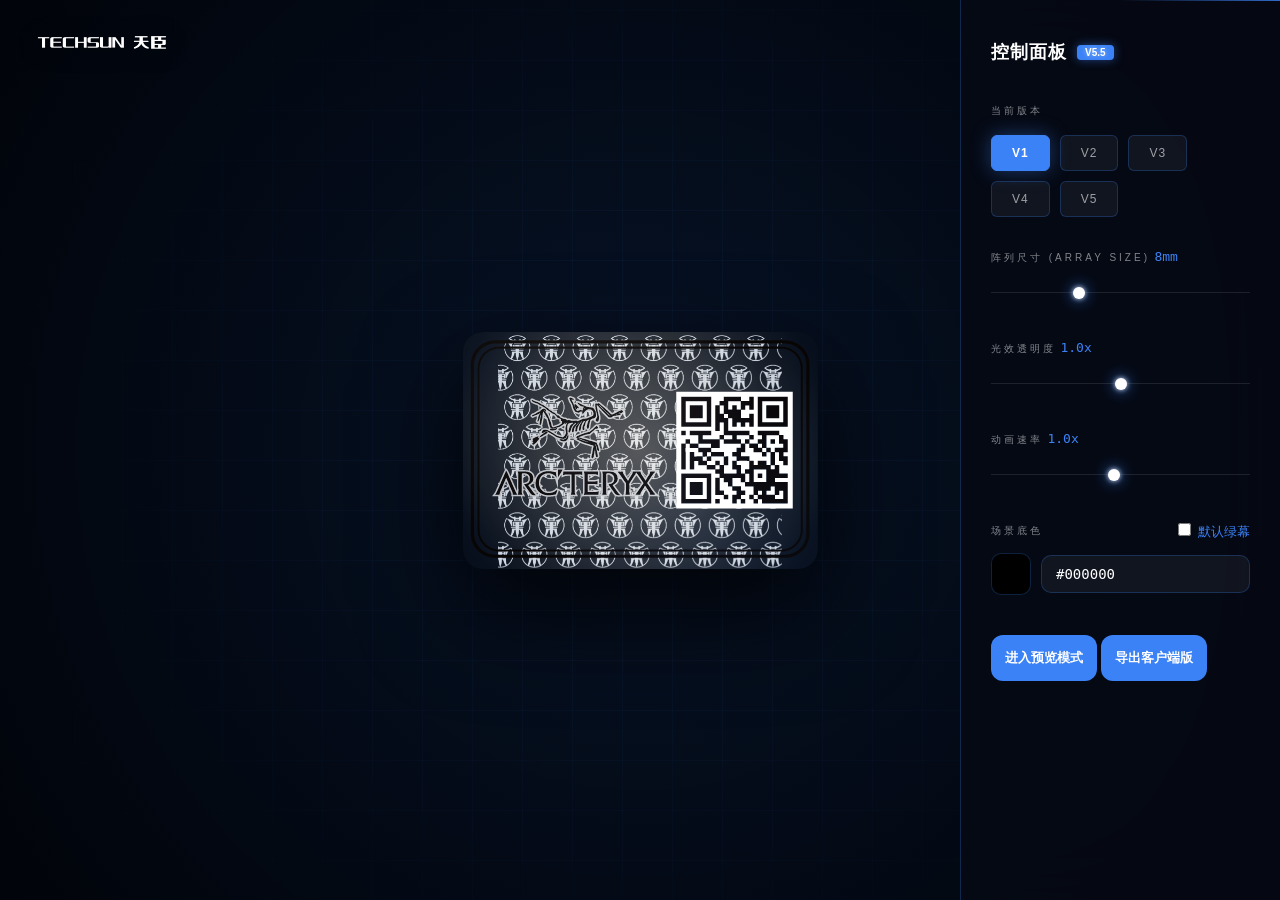
==== index.html @ 33211ebe "feat: finalize TechSun base engine v5.7.1 (stable HUD & anti-flash)" ====
<!DOCTYPE html>
<html lang="zh-CN">
<head>
    <!-- V5.5.4 - FLAT HUD EDITION -->
    <meta charset="UTF-8">
    <meta name="viewport" content="width=device-width, initial-scale=1.0, maximum-scale=1.0, user-scalable=no">
    <title>TechSun Visual - Standalone Pro</title>
    <link rel="stylesheet" href="style.css">
</head>
<body class="dark">
    <!-- 固定 Logo -->
    <div class="logo-container">
        <img src="logo.png" class="brand-logo" alt="LOGO">
    </div>

    <!-- 视察舞台区 -->
    <main class="viewport">
        <div id="stage" class="stage">
            <div id="layer-clouds" class="layer layer-clouds">
                <img id="cloudImg" class="cloud-item" src="./cloud-12.png" alt="">
            </div>
            <div id="layer-under" class="layer layer-under"></div>
            <canvas id="glCanvas" class="layer layer-gl"></canvas>
            <div id="layer-top" class="layer layer-top">
                <img id="topImg" src="" alt="" draggable="false">
                <div class="lighting-overlay"></div>
            </div>
        </div>
    </main>

    <!-- 侧边控制面板 (调试模式) -->
    <aside id="main-sidebar" class="control-panel">
        <div class="panel-header">
            <div class="header-main">
                <h3>控制面板</h3>
                <span class="v-tag">V5.5</span>
            </div>
        </div>

        <div class="panel-section">
            <label>当前版本</label>
            <div id="version-list" class="version-list"></div>
        </div>

        <div class="panel-section">
            <div class="slider-row">
                <label>阵列尺寸 (ARRAY SIZE)</label>
                <span id="depth-val">8mm</span>
            </div>
            <input type="range" id="depth-slider" min="6" max="12" step="1" value="8">
        </div>

        <div class="panel-section">
            <div class="slider-row">
                <label>光效透明度</label>
                <span id="bright-val">1.0x</span>
            </div>
            <input type="range" id="bright-slider" min="0" max="2" step="0.1" value="1.0">
        </div>

        <div class="panel-section">
            <div class="slider-row">
                <label>动画速率</label>
                <span id="speed-val">1.0x</span>
            </div>
            <input type="range" id="speed-slider" min="0.1" max="2.0" step="0.1" value="1.0">
        </div>

        <div class="panel-section">
            <div class="label-row">
                <label>场景底色</label>
                <div class="lock-wrapper">
                    <input type="checkbox" id="bg-default-green"> 
                    <span>默认绿幕</span>
                </div>
            </div>
            <div class="color-picker-row">
                <div class="color-preview-wrapper">
                    <input type="color" id="bg-color-picker" value="#000000">
                    <div id="bg-color-indicator"></div>
                </div>
                <input type="text" id="bg-color-hex" class="hex-input-box" value="#000000" spellcheck="false">
            </div>
        </div>

        <div class="panel-footer">
            <button id="btn-preview" class="primary-btn">进入预览模式</button>
            <button id="btn-export" class="primary-btn">导出客户端版</button>
        </div>
    </aside>

    <!-- 预览模式专用 HUD (中下居中) -->
    <div id="preview-hud" class="demo-hud" style="display: none;">
        <div class="hud-kernel-tag">TECHSUN VISUAL ENGINE V5.5</div>
        
        <!-- 第一层：功能调节 -->
        <div class="hud-container">
            <div class="hud-card mini">
                <div class="hud-group">
                    <div class="hud-label-row">
                        <label>阵列尺寸</label>
                        <span class="hud-val" id="hud-depth-val">8mm</span>
                    </div>
                    <input type="range" id="hud-depth-slider" min="6" max="12" step="1" value="8">
                </div>
            </div>
            <div class="hud-card mini">
                <div class="hud-group">
                    <div class="hud-label-row">
                        <label>光效透明</label>
                        <span class="hud-val" id="hud-bright-val">1.0x</span>
                    </div>
                    <input type="range" id="hud-bright-slider" min="0" max="2" step="0.1" value="1.0">
                </div>
            </div>
            <div class="hud-card mini">
                <div class="hud-group">
                    <div class="hud-label-row">
                        <label>动画速率</label>
                        <span class="hud-val" id="hud-speed-val">1.0x</span>
                    </div>
                    <input type="range" id="hud-speed-slider" min="0.1" max="2.0" step="0.1" value="1.0">
                </div>
            </div>
        </div>

        <!-- 第二层：版本切换 (解开套娃，直接悬浮) -->
        <div id="hud-version-list" class="hud-segmented capsule-list"></div>
    </div>

    <!-- 右上角悬浮退出 -->
    <div id="emergency-exit" class="emergency-btn" title="返回调试模式" style="display: none;">
        <span>返回调试</span>
    </div>

    <script src="main.js"></script>
</body>
</html>
---- style.css ----
:root {
    --page-bg: #01040a; 
    --stage-bg: #000000;
    --panel-bg: rgba(7, 10, 20, 0.85);
    --accent-color: #3b82f6;
    --text-primary: #ffffff;
    --text-dim: rgba(255, 255, 255, 0.5);
    --glass-border: rgba(59, 130, 246, 0.25);
    /* 核心透光材质色 */
    --ambient-glow: radial-gradient(circle at 50% 50%, rgba(59, 130, 246, 0.12) 0%, rgba(1, 4, 10, 1) 100%);
    --grid-line: rgba(59, 130, 246, 0.05);
}

        @keyframes aurora-sweep {
            0% { background-position: -200% 0%; }
            100% { background-position: 200% 0%; }
        }

        * {
    box-sizing: border-box;
    -webkit-tap-highlight-color: transparent;
}

body {
    margin: 0;
    padding: 0;
    background-color: var(--page-bg);
    color: var(--text-primary);
    font-family: -apple-system, BlinkMacSystemFont, "Segoe UI", Roboto, "Helvetica Neue", sans-serif;
    overflow: hidden;
    height: 100vh;
    display: flex;
    user-select: none;
}

/* 视觉层级 1：深蓝色背景环境光 */
body::before {
    content: "";
    position: fixed;
    inset: 0;
    background: var(--ambient-glow);
    z-index: -2;
}

/* 视觉层级 2：科技感精密网格 */
body::after {
    content: "";
    position: fixed;
    inset: -10%;
    width: 120%;
    height: 120%;
    background-image: 
        linear-gradient(var(--grid-line) 1px, transparent 1px),
        linear-gradient(90deg, var(--grid-line) 1px, transparent 1px);
    background-size: 50px 50px;
    z-index: -1;
    pointer-events: none;
    mask-image: radial-gradient(circle at 50% 50%, black 20%, transparent 70%);
}

/* Logo */
.logo-container {
    position: fixed;
    top: 30px;
    left: 30px;
    z-index: 1000;
    pointer-events: none;
}

.brand-logo {
    height: 24px;
    filter: drop-shadow(0 2px 10px rgba(0, 0, 0, 0.5));
}

/* 视差舞台 */
.viewport {
    flex: 1;
    position: relative;
    overflow: hidden;
    display: flex;
    align-items: center;
    justify-content: center;
    background-color: transparent;
    perspective: 1200px; /* 开启 3D 透视 */
    padding: 40px;
}

.stage {
    position: relative;
    background: #000;
    box-shadow: 0 40px 100px rgba(0, 0, 0, 0.8);
    border-radius: 20px;
    overflow: hidden;
    width: 600px; /* 维持一个基础占位，防止 JS 计算失败 */
    height: 800px;
    -webkit-user-drag: none;
    user-select: none;
    transform-style: preserve-3d;
    transition: transform 0.1s ease-out, opacity 0.6s ease-out;
    opacity: 0; /* 仅保持透明，不设 0 宽高 */
}

body.is-ready .stage {
    opacity: 1;
}

/* 舞台顶层的漫反射光影（拟真透光材质） */
.stage::after {
    content: "";
    position: absolute;
    inset: 0;
    z-index: 20;
    pointer-events: none;
    background: radial-gradient(circle at 35% 25%, rgba(255, 255, 255, 0.08) 0%, transparent 60%),
                radial-gradient(circle at 65% 75%, rgba(59, 130, 246, 0.08) 0%, transparent 60%);
    mix-blend-mode: screen;
}

.layer {
    position: absolute;
    inset: 0;
    width: 100%;
    height: 100%;
    pointer-events: none;
    -webkit-user-drag: none;
    opacity: 0; /* 默认隐身，防止开屏闪现大图 */
    transition: opacity 0.8s cubic-bezier(0.23, 1, 0.32, 1);
}

/* 当引擎准备就绪后，优雅淡入 */
body.is-ready .layer {
    opacity: 1;
}

.layer-under, .layer-gl, .layer-top {
    position: absolute;
    inset: 0;
    display: flex;
    align-items: center;
    justify-content: center;
}

.layer-under img, .layer-gl canvas, .layer-top img {
    max-width: 100%;
    max-height: 100%;
    object-fit: contain;
}

.layer-clouds {
    z-index: 1;
    pointer-events: none;
}

.cloud-item {
    position: absolute;
    top: 50%;
    left: 50%;
    width: auto;
    height: 120%; /* 物理高度基准 */
    max-width: none;
    will-change: transform;
    transform: translate(-50%, -50%);
}

.layer-top {
    position: relative;
    z-index: 10;
}

.layer-top img {
    display: block;
    max-height: 80vh;
    max-width: 100%;
}

/* 动态打光层 - 恢复蓝调核心 */
.lighting-overlay {
    position: absolute;
    inset: -100%; /* 扩大范围以支持更广的扫光 */
    width: 300%;
    height: 300%;
    z-index: 25;
    pointer-events: none;
    mix-blend-mode: overlay;
    background: radial-gradient(circle at 50% 50%, rgba(255, 255, 255, 0.5) 0%, rgba(59, 130, 246, 0.2) 30%, transparent 60%);
    will-change: transform;
    opacity: 0.6;
}

/* 控制面板 */
.control-panel {
    width: 320px;
    height: 100vh;
    background: var(--panel-bg);
    backdrop-filter: blur(40px);
    -webkit-backdrop-filter: blur(40px);
    border-left: 1px solid var(--glass-border);
    padding: 40px 30px;
    display: flex;
    flex-direction: column;
    gap: 30px;
    z-index: 1001;
    overflow-y: auto;
    position: fixed;
    top: 0;
    right: 0;
    transition: transform 0.5s cubic-bezier(0.19, 1, 0.22, 1);
}

.control-panel::before {
    content: '';
    position: absolute;
    top: 0; left: 0; right: 0; height: 1px;
    background: linear-gradient(90deg, transparent, rgba(59, 130, 246, 0), rgba(59, 130, 246, 0.8), rgba(59, 130, 246, 0), transparent);
    background-size: 200% 100%;
    animation: aurora-sweep 3s cubic-bezier(0.4, 0, 0.2, 1) infinite;
    z-index: 10;
}

.is-folded .control-panel {
    transform: translateX(320px);
}

#panel-toggle {
    position: absolute;
    left: -20px;
    top: 50%;
    transform: translateY(-50%);
    width: 20px;
    height: 60px;
    background: var(--panel-bg);
    backdrop-filter: blur(30px);
    border: 1px solid var(--glass-border);
    border-right: none;
    border-radius: 8px 0 0 8px;
    cursor: pointer;
    display: flex;
    align-items: center;
    justify-content: center;
    transition: all 0.3s;
}

#panel-toggle::after {
    content: '›';
    color: white;
    font-size: 20px;
    transition: transform 0.5s;
}

.is-folded #panel-toggle::after {
    transform: rotate(180deg);
}

.panel-header {
    display: flex;
    justify-content: space-between;
    align-items: center;
    margin-bottom: 10px;
}

.header-main {
    display: flex;
    align-items: center;
}

.panel-header h3 {
    margin: 0;
    font-size: 18px;
    letter-spacing: 1px;
}

.v-tag {
    font-size: 10px;
    background: var(--accent-color);
    padding: 2px 8px;
    border-radius: 4px;
    vertical-align: middle;
    margin-left: 10px;
    box-shadow: 0 0 10px rgba(59, 130, 246, 0.5);
    text-shadow: 0 0 5px rgba(255, 255, 255, 0.5);
    font-weight: bold;
}

.panel-section {
    display: flex;
    flex-direction: column;
    gap: 12px;
}

.panel-section label {
    font-size: 10px;
    color: var(--text-dim);
    text-transform: uppercase;
    letter-spacing: 0.3em; /* 工业级大间距 */
    font-weight: 500;
}

.label-row {
    display: flex;
    justify-content: space-between;
    align-items: center;
}

.label-row span, .slider-row span {
    font-family: 'Roboto Mono', monospace;
    font-size: 13px;
    color: var(--accent-color);
    text-align: right;
    min-width: 50px;
}

.version-list {
    display: flex;
    flex-wrap: wrap;
    gap: 10px;
    margin-top: 5px;
}

.v-btn {
    appearance: none;
    background: rgba(255, 255, 255, 0.05);
    border: 1px solid var(--glass-border);
    color: rgba(255, 255, 255, 0.6);
    padding: 10px 20px;
    border-radius: 6px;
    cursor: pointer;
    font-size: 12px;
    transition: all 0.3s cubic-bezier(0.4, 0, 0.2, 1);
    letter-spacing: 1px;
    font-weight: 500;
}

.v-btn:hover {
    background: rgba(255, 255, 255, 0.12);
    border-color: rgba(59, 130, 246, 0.5);
    color: white;
}

.v-btn.active {
    background: var(--accent-color);
    border-color: var(--accent-color);
    color: white;
    box-shadow: 0 0 20px rgba(59, 130, 246, 0.4);
    font-weight: 700;
}

.color-picker-row {
    display: flex;
    gap: 10px;
    align-items: center;
}

.color-preview-wrapper {
    position: relative;
    width: 42px;
    height: 42px;
    border-radius: 10px;
    border: 1px solid var(--glass-border);
    overflow: hidden;
    background: #000;
}

#bg-color-picker {
    position: absolute;
    inset: -10px;
    width: calc(100% + 20px);
    height: calc(100% + 20px);
    cursor: pointer;
    border: none;
    opacity: 0;
    z-index: 2;
}

#bg-color-indicator {
    position: absolute;
    inset: 0;
    background: var(--bg-color);
    z-index: 1;
    pointer-events: none;
}

.hex-input-box {
    flex: 1;
    background: rgba(255, 255, 255, 0.05);
    border: 1px solid var(--glass-border);
    border-radius: 10px;
    padding: 10px 14px;
    color: white;
    font-family: monospace;
    font-size: 14px;
    outline: none;
    transition: border-color 0.2s;
}

.hex-input-box:focus {
    border-color: var(--accent-color);
}

input[type=range] {
    -webkit-appearance: none;
    width: 100%;
    height: 1px; /* 极致细线 */
    background: rgba(255, 255, 255, 0.1);
    outline: none;
    margin: 15px 0;
}

input[type=range]::-webkit-slider-thumb {
    -webkit-appearance: none;
    width: 12px;
    height: 12px;
    background: #fff;
    border-radius: 50%;
    cursor: pointer;
    box-shadow: 0 0 15px var(--accent-color), 0 0 5px #fff;
    transition: transform 0.2s cubic-bezier(0.175, 0.885, 0.32, 1.275);
}

input[type=range]::-webkit-slider-thumb:hover {
    transform: scale(1.25);
    box-shadow: 0 0 20px var(--accent-color), 0 0 10px #fff;
}

.primary-btn {
    background: var(--accent-color);
    color: white;
    border: none;
    padding: 14px;
    border-radius: 12px;
    font-weight: 600;
    cursor: pointer;
    transition: all 0.3s;
    margin-top: 10px;
}

.primary-btn.mini-btn {
    padding: 6px 12px;
    font-size: 12px;
    margin-top: 0;
}

.primary-btn:hover {
    filter: brightness(1.1);
    transform: translateY(-2px);
    box-shadow: 0 10px 30px rgba(0, 132, 255, 0.4);
}

body.is-client .control-panel {
    display: none;
}

body.is-client .viewport {
    padding: 0;
}

.smart-tip {
    background: rgba(255, 255, 255, 0.03);
    border-radius: 12px;
    padding: 15px;
    display: flex;
    gap: 12px;
    align-items: flex-start;
    border: 1px dashed var(--glass-border);
}

.tip-icon {
    font-size: 16px;
    color: var(--accent-color);
}

.smart-tip p {
    margin: 0;
    font-size: 12px;
    line-height: 1.6;
    color: var(--text-dim);
}

.smart-tip b {
    color: var(--text-primary);
}

/* --- 终极稳定版 HUD 基座 --- */
.demo-hud {
    position: fixed;
    bottom: 30px; /* 极致提拉 */
    left: 50%;
    transform: translateX(-50%);
    z-index: 1000000;
    font-family: 'Inter', 'PingFang SC', sans-serif;
    display: none;
    flex-direction: column;
    align-items: center;
    gap: 8px; /* 极致贴合 */
    pointer-events: none;
    width: auto;
}

.hud-container {
    display: flex;
    flex-direction: row;
    gap: 12px;
    pointer-events: auto;
    justify-content: center;
    align-items: flex-end;
}

.hud-card.mini {
    background: rgba(7, 10, 20, 0.85);
    backdrop-filter: blur(25px);
    -webkit-backdrop-filter: blur(25px);
    border: 1px solid rgba(59, 130, 246, 0.2);
    border-radius: 6px;
    padding: 8px 15px;
    width: 160px; /* 宽度加固 */
    box-shadow: 0 10px 30px rgba(0, 0, 0, 0.5);
    position: relative;
    flex-shrink: 0;
}

.hud-card.mini::before {
    content: '';
    position: absolute;
    top: 0; left: 0; right: 0; height: 1px;
    background: linear-gradient(90deg, transparent, #3b82f6, transparent);
}

.hud-label-row {
    display: flex;
    justify-content: space-between;
    align-items: center;
    margin-bottom: 5px;
}

.hud-label-row label {
    font-size: 9px;
    color: rgba(255, 255, 255, 0.3);
    letter-spacing: 1px;
}

.hud-val {
    font-size: 11px;
    color: #3b82f6;
    font-family: 'Roboto Mono', monospace;
    font-weight: 800;
}

.hud-group input[type=range] {
    width: 100%;
    height: 1px;
    background: rgba(59, 130, 246, 0.1);
}

.hud-segmented.capsule-list {
    display: flex;
    background: rgba(7, 10, 20, 0.85);
    backdrop-filter: blur(20px);
    border-radius: 100px;
    padding: 2px;
    border: 1px solid rgba(59, 130, 246, 0.2);
    width: auto;
    min-width: 240px; /* 极致收紧 */
    height: 32px;
    box-shadow: 0 10px 30px rgba(0,0,0,0.5);
    pointer-events: auto;
    align-items: center;
    justify-content: center;
}

.hud-v-btn {
    height: 26px;
    display: flex;
    align-items: center;
    justify-content: center;
    background: transparent;
    border: none;
    color: rgba(255, 255, 255, 0.3);
    font-size: 9px;
    padding: 0 12px; /* 极致紧凑 */
    cursor: pointer;
    border-radius: 100px;
    transition: all 0.2s;
    letter-spacing: 1px;
    flex: none;
}

.hud-v-btn.active {
    background: #3b82f6;
    color: white;
    box-shadow: 0 0 15px rgba(59, 130, 246, 0.6);
    font-weight: 900;
}

.emergency-btn {
    position: fixed;
    top: 30px;
    right: 30px;
    background: rgba(7, 10, 20, 0.85);
    border: 1px solid rgba(59, 130, 246, 0.4);
    color: #3b82f6;
    padding: 10px 25px;
    border-radius: 100px;
    cursor: pointer;
    z-index: 2000000;
    font-size: 11px;
    font-weight: 900;
    letter-spacing: 2px;
    backdrop-filter: blur(15px);
    transition: all 0.3s;
}

.emergency-btn:hover {
    background: #3b82f6;
    color: white;
}

.hud-kernel-tag {
    font-size: 7px;
    color: rgba(59, 130, 246, 0.1);
    letter-spacing: 6px;
    margin-bottom: 5px;
    text-align: center;
}
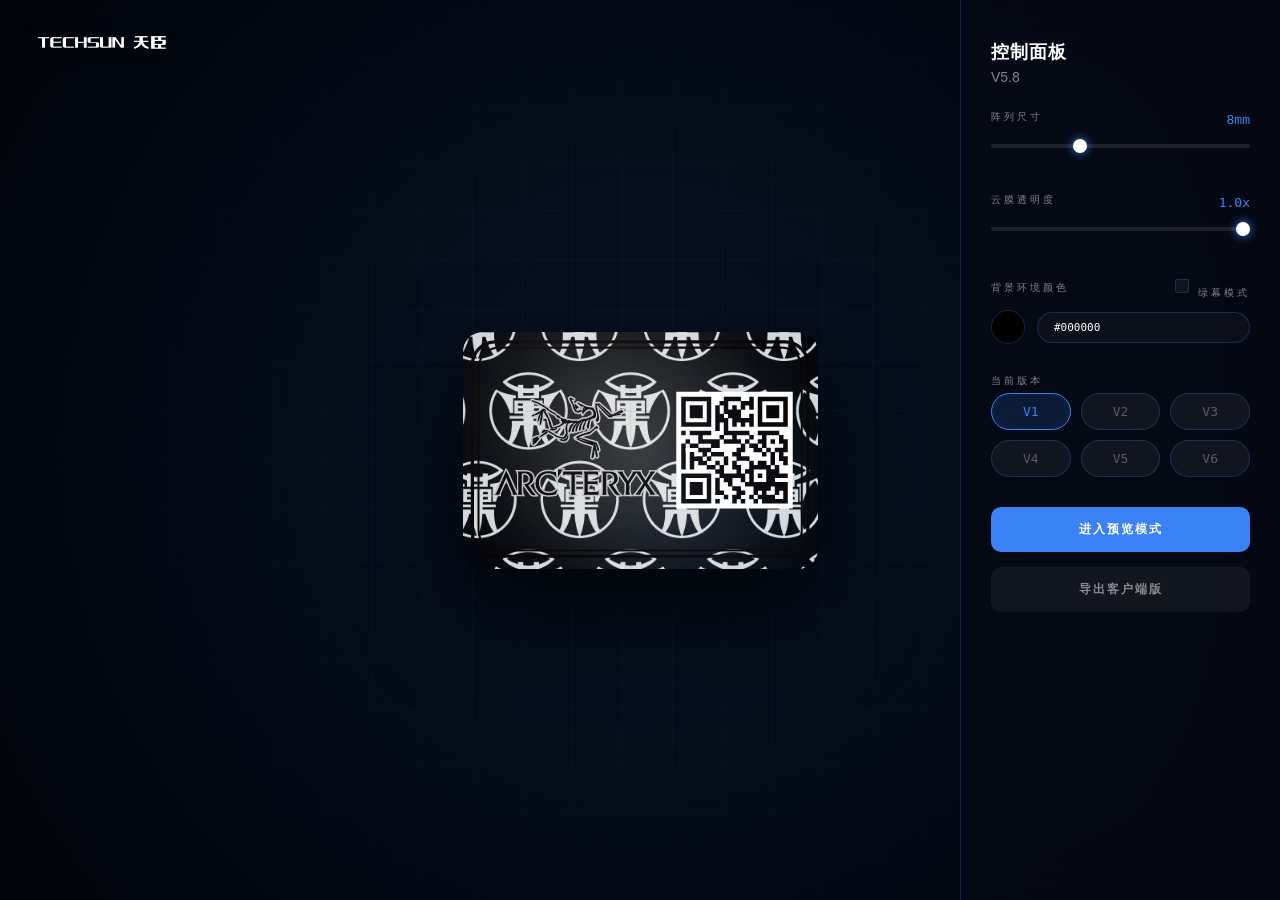
==== commit 90026632: "feat: finalize TechSun WebGL Parallax Engine V5.6 with Master Specification and Production Standards" ====
--- a/index.html
+++ b/index.html
@@ -1,50 +1,38 @@
 <!DOCTYPE html>
 <html lang="zh-CN">
 <head>
-    <!-- V5.5.4 - FLAT HUD EDITION -->
     <meta charset="UTF-8">
-    <meta name="viewport" content="width=device-width, initial-scale=1.0, maximum-scale=1.0, user-scalable=no">
-    <title>TechSun Visual - Standalone Pro</title>
+    <meta name="viewport" content="width=device-width, initial-scale=1.0">
+    <title>TechSun WebGL Parallax Engine</title>
     <link rel="stylesheet" href="style.css">
 </head>
-<body class="dark">
-    <!-- 固定 Logo -->
+<body>
     <div class="logo-container">
-        <img src="logo.png" class="brand-logo" alt="LOGO">
+        <img src="logo.png" alt="TechSun" class="brand-logo">
     </div>
 
-    <!-- 视察舞台区 -->
-    <main class="viewport">
+    <div class="viewport">
         <div id="stage" class="stage">
-            <div id="layer-clouds" class="layer layer-clouds">
-                <img id="cloudImg" class="cloud-item" src="./cloud-12.png" alt="">
-            </div>
+            <div id="layer-clouds" class="layer layer-clouds"></div>
             <div id="layer-under" class="layer layer-under"></div>
             <canvas id="glCanvas" class="layer layer-gl"></canvas>
-            <div id="layer-top" class="layer layer-top">
-                <img id="topImg" src="" alt="" draggable="false">
+            <div class="layer layer-top">
+                <img id="topImg" src="" alt="">
                 <div class="lighting-overlay"></div>
             </div>
         </div>
-    </main>
+    </div>
 
-    <!-- 侧边控制面板 (调试模式) -->
-    <aside id="main-sidebar" class="control-panel">
+    <!-- 侧边控制面板 -->
+    <div id="main-sidebar" class="control-panel">
         <div class="panel-header">
-            <div class="header-main">
-                <h3>控制面板</h3>
-                <span class="v-tag">V5.5</span>
-            </div>
-        </div>
-
-        <div class="panel-section">
-            <label>当前版本</label>
-            <div id="version-list" class="version-list"></div>
+            <h3>控制面板</h3>
+            <span class="v-tag">V5.8</span>
         </div>
 
         <div class="panel-section">
             <div class="slider-row">
-                <label>阵列尺寸 (ARRAY SIZE)</label>
+                <label>阵列尺寸</label>
                 <span id="depth-val">8mm</span>
             </div>
             <input type="range" id="depth-slider" min="6" max="12" step="1" value="8">
@@ -55,84 +43,86 @@
                 <label>光效透明度</label>
                 <span id="bright-val">1.0x</span>
             </div>
-            <input type="range" id="bright-slider" min="0" max="2" step="0.1" value="1.0">
+            <input type="range" id="bright-slider" min="0.1" max="2.0" step="0.1" value="1.0">
         </div>
 
         <div class="panel-section">
             <div class="slider-row">
-                <label>动画速率</label>
-                <span id="speed-val">1.0x</span>
+                <label>云膜透明度</label>
+                <span id="cloud-opacity-val">1.0x</span>
             </div>
-            <input type="range" id="speed-slider" min="0.1" max="2.0" step="0.1" value="1.0">
+            <input type="range" id="cloud-opacity-slider" min="0.0" max="1.0" step="0.1" value="1.0">
         </div>
+
+            <div class="panel-section">
+                <div class="slider-row">
+                    <label>动画速率</label>
+                    <span id="speed-val">0.8x</span>
+                </div>
+                <input type="range" id="speed-slider" min="0.1" max="2.0" step="0.1" value="0.8">
+            </div>
 
         <div class="panel-section">
             <div class="label-row">
-                <label>场景底色</label>
-                <div class="lock-wrapper">
-                    <input type="checkbox" id="bg-default-green"> 
-                    <span>默认绿幕</span>
-                </div>
+                <label>背景环境颜色</label>
+                <label class="lock-wrapper">
+                    <input type="checkbox" id="green-screen-toggle">
+                    <span>绿幕模式</span>
+                </label>
             </div>
             <div class="color-picker-row">
                 <div class="color-preview-wrapper">
+                    <div id="bg-color-indicator"></div>
                     <input type="color" id="bg-color-picker" value="#000000">
-                    <div id="bg-color-indicator"></div>
                 </div>
                 <input type="text" id="bg-color-hex" class="hex-input-box" value="#000000" spellcheck="false">
             </div>
         </div>
 
-        <div class="panel-footer">
-            <button id="btn-preview" class="primary-btn">进入预览模式</button>
-            <button id="btn-export" class="primary-btn">导出客户端版</button>
-        </div>
-    </aside>
-
-    <!-- 预览模式专用 HUD (中下居中) -->
-    <div id="preview-hud" class="demo-hud" style="display: none;">
-        <div class="hud-kernel-tag">TECHSUN VISUAL ENGINE V5.5</div>
-        
-        <!-- 第一层：功能调节 -->
-        <div class="hud-container">
-            <div class="hud-card mini">
-                <div class="hud-group">
-                    <div class="hud-label-row">
-                        <label>阵列尺寸</label>
-                        <span class="hud-val" id="hud-depth-val">8mm</span>
-                    </div>
-                    <input type="range" id="hud-depth-slider" min="6" max="12" step="1" value="8">
-                </div>
-            </div>
-            <div class="hud-card mini">
-                <div class="hud-group">
-                    <div class="hud-label-row">
-                        <label>光效透明</label>
-                        <span class="hud-val" id="hud-bright-val">1.0x</span>
-                    </div>
-                    <input type="range" id="hud-bright-slider" min="0" max="2" step="0.1" value="1.0">
-                </div>
-            </div>
-            <div class="hud-card mini">
-                <div class="hud-group">
-                    <div class="hud-label-row">
-                        <label>动画速率</label>
-                        <span class="hud-val" id="hud-speed-val">1.0x</span>
-                    </div>
-                    <input type="range" id="hud-speed-slider" min="0.1" max="2.0" step="0.1" value="1.0">
-                </div>
+        <div class="panel-section">
+            <label>当前版本</label>
+            <div class="version-list" id="version-list">
+                <div class="loading-status">SCANNING ASSETS...</div>
             </div>
         </div>
 
-        <!-- 第二层：版本切换 (解开套娃，直接悬浮) -->
-        <div id="hud-version-list" class="hud-segmented capsule-list"></div>
+        <button id="btn-preview" class="primary-btn">进入预览模式</button>
+        <button id="btn-export" class="primary-btn" style="background: rgba(255,255,255,0.05); border-color: rgba(255,255,255,0.1); color: rgba(255,255,255,0.5);">导出客户端版</button>
     </div>
 
-    <!-- 右上角悬浮退出 -->
-    <div id="emergency-exit" class="emergency-btn" title="返回调试模式" style="display: none;">
-        <span>返回调试</span>
+    <!-- 预览模式专用的精简 HUD -->
+    <div id="preview-hud" class="demo-hud">
+        <div class="hud-kernel-tag">TECHSUN VISUAL ENGINE V5.8</div>
+        <div class="hud-container">
+            <div class="hud-card mini">
+                <div class="hud-label-row">
+                    <label>阵列尺寸</label>
+                    <div class="hud-val" id="hud-depth-val">8mm</div>
+                </div>
+                <input type="range" id="hud-depth-slider" min="6" max="12" step="1" value="8">
+            </div>
+            <div class="hud-card mini">
+                <div class="hud-label-row">
+                    <label>光效透明度</label>
+                    <div class="hud-val" id="hud-bright-val">1.0x</div>
+                </div>
+                <input type="range" id="hud-bright-slider" min="0.1" max="2.0" step="0.1" value="1.0">
+            </div>
+            <div class="hud-card mini">
+                <div class="hud-label-row">
+                    <label>动画速率</label>
+                    <div class="hud-val" id="hud-speed-val">0.8x</div>
+                </div>
+                <input type="range" id="hud-speed-slider" min="0.1" max="2.0" step="0.1" value="0.8">
+            </div>
+        </div>
+        <div class="hud-segmented" id="hud-version-list">
+            <!-- 动态生成 -->
+        </div>
     </div>
 
-    <script src="main.js"></script>
+    <button id="emergency-exit" class="emergency-btn">返回调试</button>
+
+    <script src="main.js?v=5.6"></script>
 </body>
 </html>
--- a/style.css
+++ b/style.css
@@ -6,17 +6,20 @@
     --text-primary: #ffffff;
     --text-dim: rgba(255, 255, 255, 0.5);
     --glass-border: rgba(59, 130, 246, 0.25);
-    /* 核心透光材质色 */
     --ambient-glow: radial-gradient(circle at 50% 50%, rgba(59, 130, 246, 0.12) 0%, rgba(1, 4, 10, 1) 100%);
-    --grid-line: rgba(59, 130, 246, 0.05);
-}
-
-        @keyframes aurora-sweep {
-            0% { background-position: -200% 0%; }
-            100% { background-position: 200% 0%; }
-        }
-
-        * {
+}
+
+@keyframes aurora-sweep {
+    0% { background-position: -200% 0%; }
+    100% { background-position: 200% 0%; }
+}
+
+@keyframes reveal-up {
+    0% { opacity: 0; transform: translateY(15px); filter: blur(8px); }
+    100% { opacity: 1; transform: translateY(0); filter: blur(0); }
+}
+
+* {
     box-sizing: border-box;
     -webkit-tap-highlight-color: transparent;
 }
@@ -33,7 +36,6 @@
     user-select: none;
 }
 
-/* 视觉层级 1：深蓝色背景环境光 */
 body::before {
     content: "";
     position: fixed;
@@ -42,7 +44,6 @@
     z-index: -2;
 }
 
-/* 视觉层级 2：科技感精密网格 */
 body::after {
     content: "";
     position: fixed;
@@ -50,29 +51,23 @@
     width: 120%;
     height: 120%;
     background-image: 
-        linear-gradient(var(--grid-line) 1px, transparent 1px),
-        linear-gradient(90deg, var(--grid-line) 1px, transparent 1px);
+        linear-gradient(rgba(59, 130, 246, 0.05) 1px, transparent 1px),
+        linear-gradient(90deg, rgba(59, 130, 246, 0.05) 1px, transparent 1px);
     background-size: 50px 50px;
     z-index: -1;
     pointer-events: none;
     mask-image: radial-gradient(circle at 50% 50%, black 20%, transparent 70%);
 }
 
-/* Logo */
 .logo-container {
     position: fixed;
     top: 30px;
     left: 30px;
     z-index: 1000;
-    pointer-events: none;
-}
-
-.brand-logo {
-    height: 24px;
-    filter: drop-shadow(0 2px 10px rgba(0, 0, 0, 0.5));
-}
-
-/* 视差舞台 */
+    animation: reveal-up 1s cubic-bezier(0.23, 1, 0.32, 1) both;
+}
+.brand-logo { height: 24px; filter: drop-shadow(0 2px 10px rgba(0, 0, 0, 0.5)); }
+
 .viewport {
     flex: 1;
     position: relative;
@@ -80,9 +75,9 @@
     display: flex;
     align-items: center;
     justify-content: center;
-    background-color: transparent;
-    perspective: 1200px; /* 开启 3D 透视 */
+    perspective: 1200px;
     padding: 40px;
+    background: transparent;
 }
 
 .stage {
@@ -91,177 +86,127 @@
     box-shadow: 0 40px 100px rgba(0, 0, 0, 0.8);
     border-radius: 20px;
     overflow: hidden;
-    width: 600px; /* 维持一个基础占位，防止 JS 计算失败 */
-    height: 800px;
-    -webkit-user-drag: none;
-    user-select: none;
     transform-style: preserve-3d;
-    transition: transform 0.1s ease-out, opacity 0.6s ease-out;
-    opacity: 0; /* 仅保持透明，不设 0 宽高 */
-}
-
-body.is-ready .stage {
-    opacity: 1;
-}
-
-/* 舞台顶层的漫反射光影（拟真透光材质） */
+    transition: transform 0.1s ease-out;
+}
+
 .stage::after {
     content: "";
     position: absolute;
     inset: 0;
     z-index: 20;
     pointer-events: none;
-    background: radial-gradient(circle at 35% 25%, rgba(255, 255, 255, 0.08) 0%, transparent 60%),
-                radial-gradient(circle at 65% 75%, rgba(59, 130, 246, 0.08) 0%, transparent 60%);
+    background: radial-gradient(circle at calc(35% + var(--after-x, 0px)) calc(25% + var(--after-y, 0px)), rgba(255, 255, 255, 0.08) 0%, transparent 60%),
+                radial-gradient(circle at calc(65% - var(--after-x, 0px)) calc(75% - var(--after-y, 0px)), rgba(59, 130, 246, 0.08) 0%, transparent 60%);
     mix-blend-mode: screen;
 }
 
-.layer {
-    position: absolute;
-    inset: 0;
-    width: 100%;
-    height: 100%;
+.layer { position: absolute; inset: 0; width: 100%; height: 100%; pointer-events: none; }
+.layer-clouds {
+    z-index: 1; /* 倒数第二层（Stage背景之上，Under之下） */
+    opacity: 1.0;
     pointer-events: none;
-    -webkit-user-drag: none;
-    opacity: 0; /* 默认隐身，防止开屏闪现大图 */
-    transition: opacity 0.8s cubic-bezier(0.23, 1, 0.32, 1);
-}
-
-/* 当引擎准备就绪后，优雅淡入 */
-body.is-ready .layer {
-    opacity: 1;
-}
-
-.layer-under, .layer-gl, .layer-top {
-    position: absolute;
-    inset: 0;
+    will-change: transform, filter;
+    transform: translate3d(0,0,1px); 
+    contain: paint;
+}
+.hud-mode-tag {
+    font-family: 'Roboto Mono', monospace;
+    font-size: 10px;
+    padding: 2px 6px;
+    background: rgba(255, 255, 255, 0.1);
+    color: rgba(255, 255, 255, 0.5);
+    border: 1px solid rgba(255, 255, 255, 0.15);
+    border-radius: 3px;
+    margin-left: 10px;
+    letter-spacing: 1px;
+    text-transform: uppercase;
+    pointer-events: none;
+}
+.is-preview .hud-mode-tag {
+    opacity: 0.8;
+}
+.layer-under {
+    z-index: 2;
     display: flex;
     align-items: center;
     justify-content: center;
-}
-
-.layer-under img, .layer-gl canvas, .layer-top img {
-    max-width: 100%;
-    max-height: 100%;
-    object-fit: contain;
-}
-
-.layer-clouds {
-    z-index: 1;
-    pointer-events: none;
-}
-
-.cloud-item {
-    position: absolute;
-    top: 50%;
-    left: 50%;
-    width: auto;
-    height: 120%; /* 物理高度基准 */
-    max-width: none;
-    will-change: transform;
-    transform: translate(-50%, -50%);
-}
+    background-size: contain;
+    background-repeat: no-repeat;
+    background-position: center;
+    transform: translateZ(var(--depth-z, -30px));
+}
+.layer-gl     { z-index: 3; mix-blend-mode: overlay; pointer-events: none; display: flex; align-items: center; justify-content: center; }
 
 .layer-top {
     position: relative;
     z-index: 10;
-}
-
-.layer-top img {
-    display: block;
-    max-height: 80vh;
-    max-width: 100%;
-}
-
-/* 动态打光层 - 恢复蓝调核心 */
+    display: flex;
+    align-items: center;
+    justify-content: center;
+    background: radial-gradient(circle, rgba(255,255,255,0.05) 0%, transparent 70%);
+}
+
+/* 扫描中状态样式 */
+.loading-status {
+    font-family: 'Roboto Mono', monospace;
+    font-size: 10px;
+    color: rgba(255,255,255,0.3);
+    padding: 10px;
+    letter-spacing: 2px;
+    animation: pulse 1.5s infinite;
+}
+
+@keyframes pulse {
+    0% { opacity: 0.3; }
+    50% { opacity: 0.6; }
+    100% { opacity: 0.3; }
+}
+
+.layer-under img, .layer-gl canvas, .layer-top img { max-width: 100%; max-height: 100%; object-fit: contain; }
+
 .lighting-overlay {
     position: absolute;
-    inset: -100%; /* 扩大范围以支持更广的扫光 */
+    inset: -100%;
     width: 300%;
     height: 300%;
     z-index: 25;
     pointer-events: none;
     mix-blend-mode: overlay;
-    background: radial-gradient(circle at 50% 50%, rgba(255, 255, 255, 0.5) 0%, rgba(59, 130, 246, 0.2) 30%, transparent 60%);
+    background: radial-gradient(circle at 50% 50%, rgba(255, 255, 255, 0.4) 0%, rgba(59, 130, 246, 0.15) 30%, transparent 60%);
     will-change: transform;
-    opacity: 0.6;
-}
-
-/* 控制面板 */
+    opacity: 0.35;
+}
+
+.cloud-item {
+    position: absolute;
+    top: 50%;
+    left: 50%;
+    height: 120%;
+    max-width: none;
+    transform: translate(-50%, -50%);
+    will-change: transform;
+}
+
+/* --- 侧边控制面板 (回归 17:00 简洁风) --- */
 .control-panel {
     width: 320px;
     height: 100vh;
     background: var(--panel-bg);
     backdrop-filter: blur(40px);
-    -webkit-backdrop-filter: blur(40px);
     border-left: 1px solid var(--glass-border);
     padding: 40px 30px;
     display: flex;
     flex-direction: column;
-    gap: 30px;
+    gap: 15px;
     z-index: 1001;
-    overflow-y: auto;
     position: fixed;
-    top: 0;
-    right: 0;
+    top: 0; right: 0;
     transition: transform 0.5s cubic-bezier(0.19, 1, 0.22, 1);
 }
 
-.control-panel::before {
-    content: '';
-    position: absolute;
-    top: 0; left: 0; right: 0; height: 1px;
-    background: linear-gradient(90deg, transparent, rgba(59, 130, 246, 0), rgba(59, 130, 246, 0.8), rgba(59, 130, 246, 0), transparent);
-    background-size: 200% 100%;
-    animation: aurora-sweep 3s cubic-bezier(0.4, 0, 0.2, 1) infinite;
-    z-index: 10;
-}
-
-.is-folded .control-panel {
-    transform: translateX(320px);
-}
-
-#panel-toggle {
-    position: absolute;
-    left: -20px;
-    top: 50%;
-    transform: translateY(-50%);
-    width: 20px;
-    height: 60px;
-    background: var(--panel-bg);
-    backdrop-filter: blur(30px);
-    border: 1px solid var(--glass-border);
-    border-right: none;
-    border-radius: 8px 0 0 8px;
-    cursor: pointer;
-    display: flex;
-    align-items: center;
-    justify-content: center;
-    transition: all 0.3s;
-}
-
-#panel-toggle::after {
-    content: '›';
-    color: white;
-    font-size: 20px;
-    transition: transform 0.5s;
-}
-
-.is-folded #panel-toggle::after {
-    transform: rotate(180deg);
-}
-
-.panel-header {
-    display: flex;
-    justify-content: space-between;
-    align-items: center;
-    margin-bottom: 10px;
-}
-
-.header-main {
-    display: flex;
-    align-items: center;
-}
+.panel-header { margin-bottom: 10px; }
+.panel-section { margin-bottom: 15px; }
 
 .panel-header h3 {
     margin: 0;
@@ -270,54 +215,19 @@
 }
 
 .v-tag {
-    font-size: 10px;
-    background: var(--accent-color);
-    padding: 2px 8px;
-    border-radius: 4px;
-    vertical-align: middle;
-    margin-left: 10px;
-    box-shadow: 0 0 10px rgba(59, 130, 246, 0.5);
-    text-shadow: 0 0 5px rgba(255, 255, 255, 0.5);
-    font-weight: bold;
-}
-
-.panel-section {
-    display: flex;
-    flex-direction: column;
-    gap: 12px;
-}
-
-.panel-section label {
-    font-size: 10px;
+    font-size: 14px;
     color: var(--text-dim);
-    text-transform: uppercase;
-    letter-spacing: 0.3em; /* 工业级大间距 */
-    font-weight: 500;
-}
-
-.label-row {
-    display: flex;
-    justify-content: space-between;
-    align-items: center;
-}
-
-.label-row span, .slider-row span {
-    font-family: 'Roboto Mono', monospace;
-    font-size: 13px;
-    color: var(--accent-color);
-    text-align: right;
-    min-width: 50px;
-}
-
-.version-list {
-    display: flex;
-    flex-wrap: wrap;
-    gap: 10px;
+    display: block;
     margin-top: 5px;
 }
 
+.panel-section label { font-size: 10px; color: var(--text-dim); text-transform: uppercase; letter-spacing: 0.3em; font-weight: 500; display: block; margin-bottom: 5px; }
+
+.slider-row { display: flex; justify-content: space-between; align-items: center; }
+.slider-row span { font-family: 'Roboto Mono', monospace; font-size: 13px; color: var(--accent-color); }
+
+.version-list { display: flex; flex-wrap: wrap; gap: 10px; }
 .v-btn {
-    appearance: none;
     background: rgba(255, 255, 255, 0.05);
     border: 1px solid var(--glass-border);
     color: rgba(255, 255, 255, 0.6);
@@ -325,298 +235,284 @@
     border-radius: 6px;
     cursor: pointer;
     font-size: 12px;
-    transition: all 0.3s cubic-bezier(0.4, 0, 0.2, 1);
-    letter-spacing: 1px;
-    font-weight: 500;
-}
-
+    transition: all 0.3s cubic-bezier(0.23, 1, 0.32, 1);
+}
 .v-btn:hover {
-    background: rgba(255, 255, 255, 0.12);
-    border-color: rgba(59, 130, 246, 0.5);
+    background: rgba(255, 255, 255, 0.1);
+    border-color: rgba(255, 255, 255, 0.4);
     color: white;
-}
-
-.v-btn.active {
-    background: var(--accent-color);
-    border-color: var(--accent-color);
-    color: white;
-    box-shadow: 0 0 20px rgba(59, 130, 246, 0.4);
-    font-weight: 700;
-}
-
-.color-picker-row {
-    display: flex;
-    gap: 10px;
-    align-items: center;
-}
-
-.color-preview-wrapper {
-    position: relative;
-    width: 42px;
-    height: 42px;
-    border-radius: 10px;
-    border: 1px solid var(--glass-border);
-    overflow: hidden;
-    background: #000;
-}
-
-#bg-color-picker {
-    position: absolute;
-    inset: -10px;
-    width: calc(100% + 20px);
-    height: calc(100% + 20px);
-    cursor: pointer;
-    border: none;
-    opacity: 0;
-    z-index: 2;
-}
-
-#bg-color-indicator {
-    position: absolute;
-    inset: 0;
-    background: var(--bg-color);
-    z-index: 1;
-    pointer-events: none;
-}
-
-.hex-input-box {
-    flex: 1;
-    background: rgba(255, 255, 255, 0.05);
-    border: 1px solid var(--glass-border);
-    border-radius: 10px;
-    padding: 10px 14px;
-    color: white;
-    font-family: monospace;
-    font-size: 14px;
-    outline: none;
-    transition: border-color 0.2s;
-}
-
-.hex-input-box:focus {
-    border-color: var(--accent-color);
-}
-
+    transform: scale(1.05);
+}
+.v-btn.active { background: var(--accent-color); border-color: var(--accent-color); color: white; box-shadow: 0 0 20px rgba(59, 130, 246, 0.4); }
+
+/* 滑块回归工业厚度 */
 input[type=range] {
     -webkit-appearance: none;
     width: 100%;
-    height: 1px; /* 极致细线 */
+    height: 4px;
     background: rgba(255, 255, 255, 0.1);
+    border-radius: 2px;
+    margin: 15px 0;
     outline: none;
-    margin: 15px 0;
 }
 
 input[type=range]::-webkit-slider-thumb {
     -webkit-appearance: none;
-    width: 12px;
-    height: 12px;
+    width: 14px;
+    height: 14px;
     background: #fff;
     border-radius: 50%;
     cursor: pointer;
-    box-shadow: 0 0 15px var(--accent-color), 0 0 5px #fff;
-    transition: transform 0.2s cubic-bezier(0.175, 0.885, 0.32, 1.275);
-}
-
-input[type=range]::-webkit-slider-thumb:hover {
-    transform: scale(1.25);
-    box-shadow: 0 0 20px var(--accent-color), 0 0 10px #fff;
-}
-
-.primary-btn {
-    background: var(--accent-color);
-    color: white;
-    border: none;
-    padding: 14px;
-    border-radius: 12px;
-    font-weight: 600;
-    cursor: pointer;
-    transition: all 0.3s;
-    margin-top: 10px;
-}
-
-.primary-btn.mini-btn {
-    padding: 6px 12px;
-    font-size: 12px;
-    margin-top: 0;
-}
-
-.primary-btn:hover {
-    filter: brightness(1.1);
-    transform: translateY(-2px);
-    box-shadow: 0 10px 30px rgba(0, 132, 255, 0.4);
-}
-
-body.is-client .control-panel {
-    display: none;
-}
-
-body.is-client .viewport {
-    padding: 0;
-}
-
-.smart-tip {
-    background: rgba(255, 255, 255, 0.03);
-    border-radius: 12px;
-    padding: 15px;
-    display: flex;
-    gap: 12px;
-    align-items: flex-start;
-    border: 1px dashed var(--glass-border);
-}
-
-.tip-icon {
-    font-size: 16px;
-    color: var(--accent-color);
-}
-
-.smart-tip p {
-    margin: 0;
-    font-size: 12px;
-    line-height: 1.6;
-    color: var(--text-dim);
-}
-
-.smart-tip b {
-    color: var(--text-primary);
-}
-
-/* --- 终极稳定版 HUD 基座 --- */
+    box-shadow: 0 0 10px var(--accent-color);
+}
+
+/* --- HUD (保持高级感的预览组件) --- */
 .demo-hud {
     position: fixed;
-    bottom: 30px; /* 极致提拉 */
+    bottom: 30px;
     left: 50%;
     transform: translateX(-50%);
     z-index: 1000000;
-    font-family: 'Inter', 'PingFang SC', sans-serif;
     display: none;
     flex-direction: column;
-    align-items: center;
-    gap: 8px; /* 极致贴合 */
+    align-items: stretch;
+    gap: 12px;
     pointer-events: none;
-    width: auto;
-}
-
-.hud-container {
-    display: flex;
-    flex-direction: row;
-    gap: 12px;
+    width: 95vw;
+    max-width: 550px; 
+    box-sizing: border-box;
+}
+
+body.is-preview .demo-hud { display: flex; }
+
+.hud-kernel-tag {
+    font-size: 8px;
+    color: var(--text-dim);
+    opacity: 0.2;
+    letter-spacing: 5px;
+    margin-bottom: 5px;
+    font-family: 'Roboto Mono', monospace;
+    font-weight: 300;
+}
+
+.hud-container { 
+    display: flex; 
+    gap: 8px; /* 窄屏间距缩减 */
+    pointer-events: auto; 
+    width: 100%;
+    margin: 0;
+    padding: 0 4px; /* 关键：同步底座的 4px padding，实现边缘绝对重合 */
+    box-sizing: border-box;
+}
+
+.hud-card.mini {
+    background: rgba(7, 10, 20, 0.8);
+    backdrop-filter: blur(25px);
+    border: 1px solid rgba(255, 255, 255, 0.05);
+    border-radius: 12px;
+    padding: 12px 18px;
+    flex: 1; /* 强制平分空间 */
+    width: 100%; /* 确保在 1 个卡片时填满，多个卡片时平分 */
+    display: flex;
+    flex-direction: column;
+    justify-content: center;
+    box-sizing: border-box;
+    min-width: 120px; /* 保证最小可操作性 */
+}
+
+/* 防止三卡片模式下文字换行 */
+.hud-label-row { 
+    display: flex; 
+    align-items: center; 
+    justify-content: space-between; /* 左右对齐 */
+    gap: 4px; 
+    margin-bottom: 6px; 
+}
+.hud-label-row label { 
+    font-size: 9px; /* 稍微缩小文字 */
+    color: var(--text-dim); 
+    letter-spacing: 0px; 
+    white-space: nowrap; /* 强制不换行 */
+}
+.hud-val { 
+    font-size: 11px; 
+    color: var(--accent-color); 
+    font-family: 'Roboto Mono', monospace; 
+    font-weight: bold; 
+    white-space: nowrap;
+}
+
+.hud-segmented {
+    display: flex;
+    background: rgba(7, 10, 20, 0.8);
+    backdrop-filter: blur(20px);
+    border-radius: 100px;
+    padding: 4px;
+    border: 1px solid rgba(255, 255, 255, 0.08);
     pointer-events: auto;
-    justify-content: center;
-    align-items: flex-end;
-}
-
-.hud-card.mini {
-    background: rgba(7, 10, 20, 0.85);
-    backdrop-filter: blur(25px);
-    -webkit-backdrop-filter: blur(25px);
-    border: 1px solid rgba(59, 130, 246, 0.2);
-    border-radius: 6px;
-    padding: 8px 15px;
-    width: 160px; /* 宽度加固 */
-    box-shadow: 0 10px 30px rgba(0, 0, 0, 0.5);
+    width: 100%;
+    box-sizing: border-box;
+    justify-content: center;
+}
+
+.hud-v-btn {
+    flex: 1;
+    padding: 8px 14px;
+    border-radius: 100px;
+    border: none;
+    background: transparent;
+    color: rgba(255, 255, 255, 0.3);
+    font-size: 10px;
+    letter-spacing: 2px;
+    cursor: pointer;
+}
+
+.hud-v-btn.active {
+    background: rgba(59, 130, 246, 0.15);
+    color: white;
+    box-shadow: 0 0 15px rgba(59, 130, 246, 0.3);
     position: relative;
-    flex-shrink: 0;
-}
-
-.hud-card.mini::before {
+    overflow: hidden;
+}
+
+.hud-v-btn.active::after {
     content: '';
     position: absolute;
-    top: 0; left: 0; right: 0; height: 1px;
-    background: linear-gradient(90deg, transparent, #3b82f6, transparent);
-}
-
-.hud-label-row {
-    display: flex;
-    justify-content: space-between;
-    align-items: center;
-    margin-bottom: 5px;
-}
-
-.hud-label-row label {
-    font-size: 9px;
-    color: rgba(255, 255, 255, 0.3);
-    letter-spacing: 1px;
-}
-
-.hud-val {
-    font-size: 11px;
-    color: #3b82f6;
-    font-family: 'Roboto Mono', monospace;
-    font-weight: 800;
-}
-
-.hud-group input[type=range] {
-    width: 100%;
-    height: 1px;
-    background: rgba(59, 130, 246, 0.1);
-}
-
-.hud-segmented.capsule-list {
-    display: flex;
-    background: rgba(7, 10, 20, 0.85);
-    backdrop-filter: blur(20px);
+    inset: 0;
     border-radius: 100px;
-    padding: 2px;
-    border: 1px solid rgba(59, 130, 246, 0.2);
-    width: auto;
-    min-width: 240px; /* 极致收紧 */
-    height: 32px;
-    box-shadow: 0 10px 30px rgba(0,0,0,0.5);
-    pointer-events: auto;
-    align-items: center;
-    justify-content: center;
-}
-
-.hud-v-btn {
-    height: 26px;
-    display: flex;
-    align-items: center;
-    justify-content: center;
-    background: transparent;
-    border: none;
-    color: rgba(255, 255, 255, 0.3);
-    font-size: 9px;
-    padding: 0 12px; /* 极致紧凑 */
-    cursor: pointer;
-    border-radius: 100px;
-    transition: all 0.2s;
-    letter-spacing: 1px;
-    flex: none;
-}
-
-.hud-v-btn.active {
-    background: #3b82f6;
-    color: white;
-    box-shadow: 0 0 15px rgba(59, 130, 246, 0.6);
-    font-weight: 900;
+    border: 1px solid transparent;
+    background: linear-gradient(90deg, transparent, transparent, var(--accent-color), transparent, transparent) border-box;
+    -webkit-mask: linear-gradient(#fff 0 0) padding-box, linear-gradient(#fff 0 0);
+    -webkit-mask-composite: destination-out;
+    mask-composite: exclude;
+    background-size: 200% 100%;
+    animation: aurora-sweep 3s linear infinite;
+}
+
+.primary-btn {
+    width: 100%; padding: 14px; border-radius: 10px; background: var(--accent-color); color: white;
+    border: none; font-weight: 600; font-size: 12px; letter-spacing: 2px;
+    cursor: pointer; transition: all 0.3s;
+}
+.primary-btn:hover {
+    transform: translateY(-2px);
+    box-shadow: 0 4px 20px rgba(59, 130, 246, 0.4);
 }
 
 .emergency-btn {
-    position: fixed;
-    top: 30px;
-    right: 30px;
+    position: fixed; top: 30px; right: 30px;
     background: rgba(7, 10, 20, 0.85);
     border: 1px solid rgba(59, 130, 246, 0.4);
     color: #3b82f6;
-    padding: 10px 25px;
+    padding: 10px 25px; border-radius: 100px; cursor: pointer; z-index: 2000000;
+    font-size: 11px; font-weight: 900; backdrop-filter: blur(15px); display: none;
+}
+
+/* 颜色控制 */
+.label-row { display: flex; justify-content: space-between; align-items: center; margin-bottom: 5px; }
+.lock-wrapper { display: flex; align-items: center; gap: 8px; color: var(--text-dim); font-size: 10px; letter-spacing: 1px; cursor: pointer; }
+.lock-wrapper input[type="checkbox"] { appearance: none; width: 14px; height: 14px; border: 1px solid var(--glass-border); border-radius: 3px; background: rgba(255, 255, 255, 0.05); cursor: pointer; }
+.lock-wrapper input[type="checkbox"]:checked { background: var(--accent-color); border-color: var(--accent-color); }
+.color-picker-row { display: flex; gap: 12px; align-items: center; }
+.color-preview-wrapper { position: relative; width: 34px; height: 34px; border-radius: 50%; border: 1px solid var(--glass-border); overflow: hidden; }
+#bg-color-picker { position: absolute; inset: -10px; width: 150%; height: 150%; cursor: pointer; opacity: 0; z-index: 2; }
+#bg-color-indicator { position: absolute; inset: 0; background: var(--stage-bg); z-index: 1; }
+.hex-input-box { flex: 1; background: rgba(255, 255, 255, 0.03); border: 1px solid var(--glass-border); border-radius: 100px; padding: 8px 16px; color: var(--text-primary); font-family: 'Roboto Mono', monospace; font-size: 11px; outline: none; }
+
+body.is-preview #main-sidebar { display: none !important; }
+body.is-preview #preview-hud { display: flex !important; }
+body.is-preview #emergency-exit { display: flex !important; }
+
+/* ── 极致流体 HUD 架构 (大底座透明化) ── */
+.demo-hud {
+    position: fixed;
+    bottom: 25px;
+    left: 50%;
+    transform: translateX(-50%);
+    width: clamp(320px, 92%, 920px);
+    height: auto;
+    background: none !important; /* 彻底去除大底座背景 */
+    border: none !important; /* 彻底去除大底座边框 */
+    backdrop-filter: none !important; /* 去除大底座毛玻璃 */
+    display: none; 
+    flex-direction: column;
+    align-items: center;
+    gap: 12px;
+    z-index: 10000;
+}
+
+.hud-container {
+    display: flex;
+    flex-direction: row;
+    flex-wrap: nowrap;
+    justify-content: center;
+    gap: 12px;
+    width: 80%; /* 缩减至 80% */
+}
+
+.hud-card.mini {
+    flex: 1;
+    max-width: 300px;
+    padding: 10px 18px;
+    background: rgba(15, 15, 20, 0.6) !important; /* 还原卡片背景 */
+    backdrop-filter: blur(15px);
+    border: 1px solid rgba(255, 255, 255, 0.08) !important; /* 还原卡片边框 */
+    border-radius: 12px;
+}
+
+/* 滑块轨道瘦身 */
+.hud-card.mini input[type="range"] {
+    height: 1px;
+    background: rgba(255, 255, 255, 0.15);
+    margin: 12px 0;
+}
+
+/* 侧边栏版本网格：自适应排布 */
+.version-grid {
+    display: grid;
+    grid-template-columns: repeat(auto-fill, minmax(45px, 1fr));
+    gap: 8px;
+}
+
+/* 版本切换组：完美居中流式 */
+.hud-segmented {
+    display: flex;
+    justify-content: center;
+    align-items: center;
+    background: rgba(15, 15, 20, 0.6);
+    backdrop-filter: blur(15px);
+    border: 1px solid rgba(255, 255, 255, 0.08);
     border-radius: 100px;
+    padding: 4px;
+    width: 100%;
+    max-width: 500px;
+    height: 42px;
+}
+
+.v-btn {
+    flex: 1; /* 让按钮平分空间 */
+    display: flex;
+    justify-content: center;
+    align-items: center;
+    height: 100%;
+    font-size: clamp(11px, 1.2vw, 13px);
+    color: rgba(255, 255, 255, 0.3);
     cursor: pointer;
-    z-index: 2000000;
-    font-size: 11px;
-    font-weight: 900;
+    border-radius: 100px;
+    transition: all 0.3s ease;
+    font-family: 'Roboto Mono', monospace;
+    font-weight: 500;
+}
+
+.v-btn.active {
+    background: rgba(59, 130, 246, 0.15);
+    color: #3b82f6;
+    box-shadow: inset 0 0 10px rgba(59, 130, 246, 0.1);
+}
+
+.hud-kernel-tag {
+    font-size: 9px;
+    color: rgba(255, 255, 255, 0.2);
     letter-spacing: 2px;
-    backdrop-filter: blur(15px);
-    transition: all 0.3s;
-}
-
-.emergency-btn:hover {
-    background: #3b82f6;
-    color: white;
-}
-
-.hud-kernel-tag {
-    font-size: 7px;
-    color: rgba(59, 130, 246, 0.1);
-    letter-spacing: 6px;
     margin-bottom: 5px;
-    text-align: center;
 }
